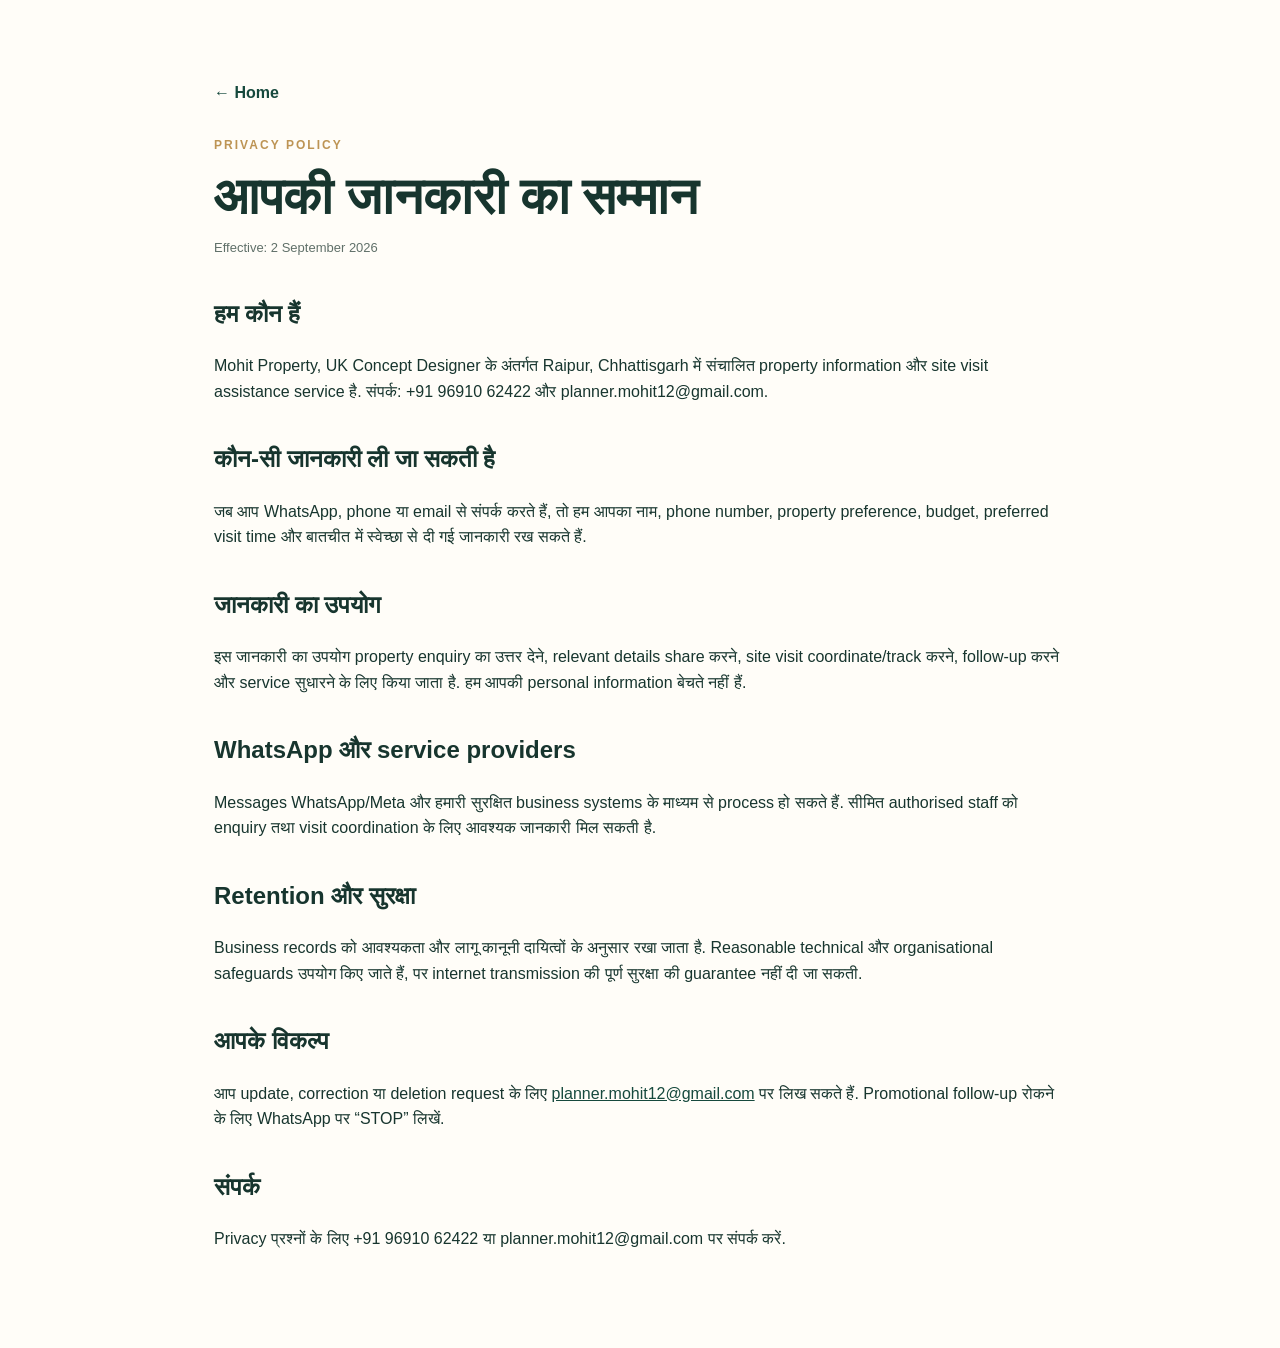
==== privacy.html @ 47e1366f "Add public property information site" ====
<!doctype html><html lang="hi"><head><meta charset="utf-8"><meta name="viewport" content="width=device-width,initial-scale=1"><title>Privacy Policy | Mohit Property</title><link rel="stylesheet" href="styles.css"></head><body><main class="legal"><a class="back" href="index.html">← Home</a><p class="eyebrow">PRIVACY POLICY</p><h1>आपकी जानकारी का सम्मान</h1><p class="updated">Effective: 2 September 2026</p><h2>हम कौन हैं</h2><p>Mohit Property, UK Concept Designer के अंतर्गत Raipur, Chhattisgarh में संचालित property information और site visit assistance service है. संपर्क: +91 96910 62422 और planner.mohit12@gmail.com.</p><h2>कौन-सी जानकारी ली जा सकती है</h2><p>जब आप WhatsApp, phone या email से संपर्क करते हैं, तो हम आपका नाम, phone number, property preference, budget, preferred visit time और बातचीत में स्वेच्छा से दी गई जानकारी रख सकते हैं.</p><h2>जानकारी का उपयोग</h2><p>इस जानकारी का उपयोग property enquiry का उत्तर देने, relevant details share करने, site visit coordinate/track करने, follow-up करने और service सुधारने के लिए किया जाता है. हम आपकी personal information बेचते नहीं हैं.</p><h2>WhatsApp और service providers</h2><p>Messages WhatsApp/Meta और हमारी सुरक्षित business systems के माध्यम से process हो सकते हैं. सीमित authorised staff को enquiry तथा visit coordination के लिए आवश्यक जानकारी मिल सकती है.</p><h2>Retention और सुरक्षा</h2><p>Business records को आवश्यकता और लागू कानूनी दायित्वों के अनुसार रखा जाता है. Reasonable technical और organisational safeguards उपयोग किए जाते हैं, पर internet transmission की पूर्ण सुरक्षा की guarantee नहीं दी जा सकती.</p><h2>आपके विकल्प</h2><p>आप update, correction या deletion request के लिए <a href="mailto:planner.mohit12@gmail.com">planner.mohit12@gmail.com</a> पर लिख सकते हैं. Promotional follow-up रोकने के लिए WhatsApp पर “STOP” लिखें.</p><h2>संपर्क</h2><p>Privacy प्रश्नों के लिए +91 96910 62422 या planner.mohit12@gmail.com पर संपर्क करें.</p></main></body></html>
---- styles.css ----
:root{--ink:#17352e;--forest:#16493d;--deep:#0c2f28;--cream:#f7f3e8;--paper:#fffdf8;--gold:#bd9454;--muted:#607069;--line:#dcd8ca}*{box-sizing:border-box}html{scroll-behavior:smooth}body{margin:0;background:var(--paper);color:var(--ink);font-family:Manrope,Arial,sans-serif;line-height:1.6}.topbar{position:sticky;top:0;z-index:10;display:flex;align-items:center;justify-content:space-between;padding:16px clamp(20px,5vw,72px);background:rgba(255,253,248,.94);border-bottom:1px solid var(--line);backdrop-filter:blur(12px)}.brand{display:flex;align-items:center;gap:12px;color:var(--ink);text-decoration:none;font-weight:800;line-height:1.15}.brand small{display:block;margin-top:4px;color:var(--muted);font-size:11px;font-weight:600;letter-spacing:.08em;text-transform:uppercase}.brand-mark{display:grid;place-items:center;width:42px;height:42px;border-radius:50%;background:var(--forest);color:white;font-family:"Playfair Display",serif}.topbar nav{display:flex;align-items:center;gap:26px}.topbar nav a{color:var(--ink);font-size:14px;font-weight:700;text-decoration:none}.topbar .nav-cta{padding:9px 15px;border-radius:999px;background:var(--forest);color:white}.hero{display:grid;grid-template-columns:minmax(0,1.45fr) minmax(270px,.55fr);gap:clamp(35px,7vw,110px);align-items:center;min-height:680px;padding:90px clamp(20px,7vw,110px);background:radial-gradient(circle at 85% 20%,#e8dfc8 0,transparent 32%),var(--cream)}.eyebrow{margin:0 0 13px;color:var(--gold);font-size:12px;font-weight:800;letter-spacing:.17em}.hero h1{max-width:850px;margin:0;font-family:"Playfair Display",Georgia,serif;font-size:clamp(43px,6vw,79px);line-height:1.03;letter-spacing:-.035em}.hero h1 em{color:var(--forest);font-style:normal}.lead{max-width:720px;margin:28px 0;color:#42564f;font-size:clamp(17px,2vw,21px)}.actions,.card-actions,.contact-links{display:flex;flex-wrap:wrap;gap:13px}.btn{display:inline-block;padding:13px 20px;border:1px solid var(--forest);border-radius:7px;font-size:14px;font-weight:800;text-decoration:none}.btn.primary{background:var(--forest);color:white}.btn.secondary{color:var(--forest)}.btn.light{margin-top:24px;border-color:white;background:white;color:var(--deep)}.fineprint{max-width:700px;margin-top:18px;color:var(--muted);font-size:12px}.hero-card{overflow:hidden;border-radius:4px;background:var(--deep);box-shadow:20px 24px 0 rgba(189,148,84,.18);color:white}.hero-card div{padding:26px 28px;border-bottom:1px solid rgba(255,255,255,.12)}.hero-card div:last-child{border:0}.hero-card strong{display:block;font-family:"Playfair Display",serif;font-size:32px}.hero-card span{color:#c9d5d0;font-size:13px}.properties,.process,.about{padding:100px clamp(20px,7vw,110px)}.section-head{margin-bottom:45px}.section-head h2,.about h2,.contact h2,.legal h1{margin:0;font-family:"Playfair Display",serif;font-size:clamp(34px,4vw,54px);line-height:1.12}.property-card{display:grid;grid-template-columns:110px 1fr;margin-bottom:24px;border:1px solid var(--line);background:white}.property-index{padding:30px;border-right:1px solid var(--line);color:var(--gold);font-family:"Playfair Display",serif;font-size:36px}.property-content{padding:38px}.property-content .location{margin:0 0 8px;color:var(--gold);font-size:11px;font-weight:800;letter-spacing:.13em}.property-content h3{margin:0;font-family:"Playfair Display",serif;font-size:34px}.property-content ul{display:grid;grid-template-columns:repeat(2,minmax(0,1fr));gap:9px 30px;margin:24px 0;padding-left:20px}.card-actions{padding-top:20px;border-top:1px solid var(--line)}.card-actions a{color:var(--forest);font-size:13px;font-weight:800}.accent{border-top:4px solid var(--gold)}.process{background:var(--forest);color:white}.process .section-head h2{color:white}.steps{display:grid;grid-template-columns:repeat(3,1fr);gap:25px}.steps div{padding:30px;border:1px solid rgba(255,255,255,.2)}.steps span{display:grid;place-items:center;width:35px;height:35px;border-radius:50%;background:var(--gold);font-weight:800}.steps h3{margin:20px 0 5px}.steps p{margin:0;color:#d9e2df}.about{display:grid;grid-template-columns:1fr 1fr;gap:80px}.about>div:last-child{color:#485b55;font-size:17px}.contact{padding:80px clamp(20px,7vw,110px);background:var(--deep);color:white}.contact h2{max-width:780px}.contact-links{margin-top:26px}.contact-links a{color:white;font-size:18px;font-weight:700}footer{display:grid;grid-template-columns:1fr auto;gap:18px;padding:36px clamp(20px,7vw,110px);background:#08231e;color:#d7e0dd;font-size:12px}footer strong,footer span{display:block}.footer-links{display:flex;gap:18px}.footer-links a{color:white}footer p{grid-column:1/-1;margin:0;color:#91a49d}.legal{max-width:900px;margin:0 auto;padding:80px 24px}.legal h2{margin-top:36px}.legal a{color:var(--forest)}.legal .back{display:inline-block;margin-bottom:30px;font-weight:800;text-decoration:none}.legal .updated{color:var(--muted);font-size:13px}@media(max-width:760px){.topbar nav>a:not(.nav-cta){display:none}.hero{grid-template-columns:1fr;min-height:auto;padding-top:70px}.hero-card{box-shadow:10px 12px 0 rgba(189,148,84,.18)}.property-card{grid-template-columns:1fr}.property-index{padding:16px 24px;border-right:0;border-bottom:1px solid var(--line);font-size:25px}.property-content{padding:25px}.property-content ul,.steps,.about{grid-template-columns:1fr}.about{gap:20px}footer{grid-template-columns:1fr}.footer-links{flex-wrap:wrap}}
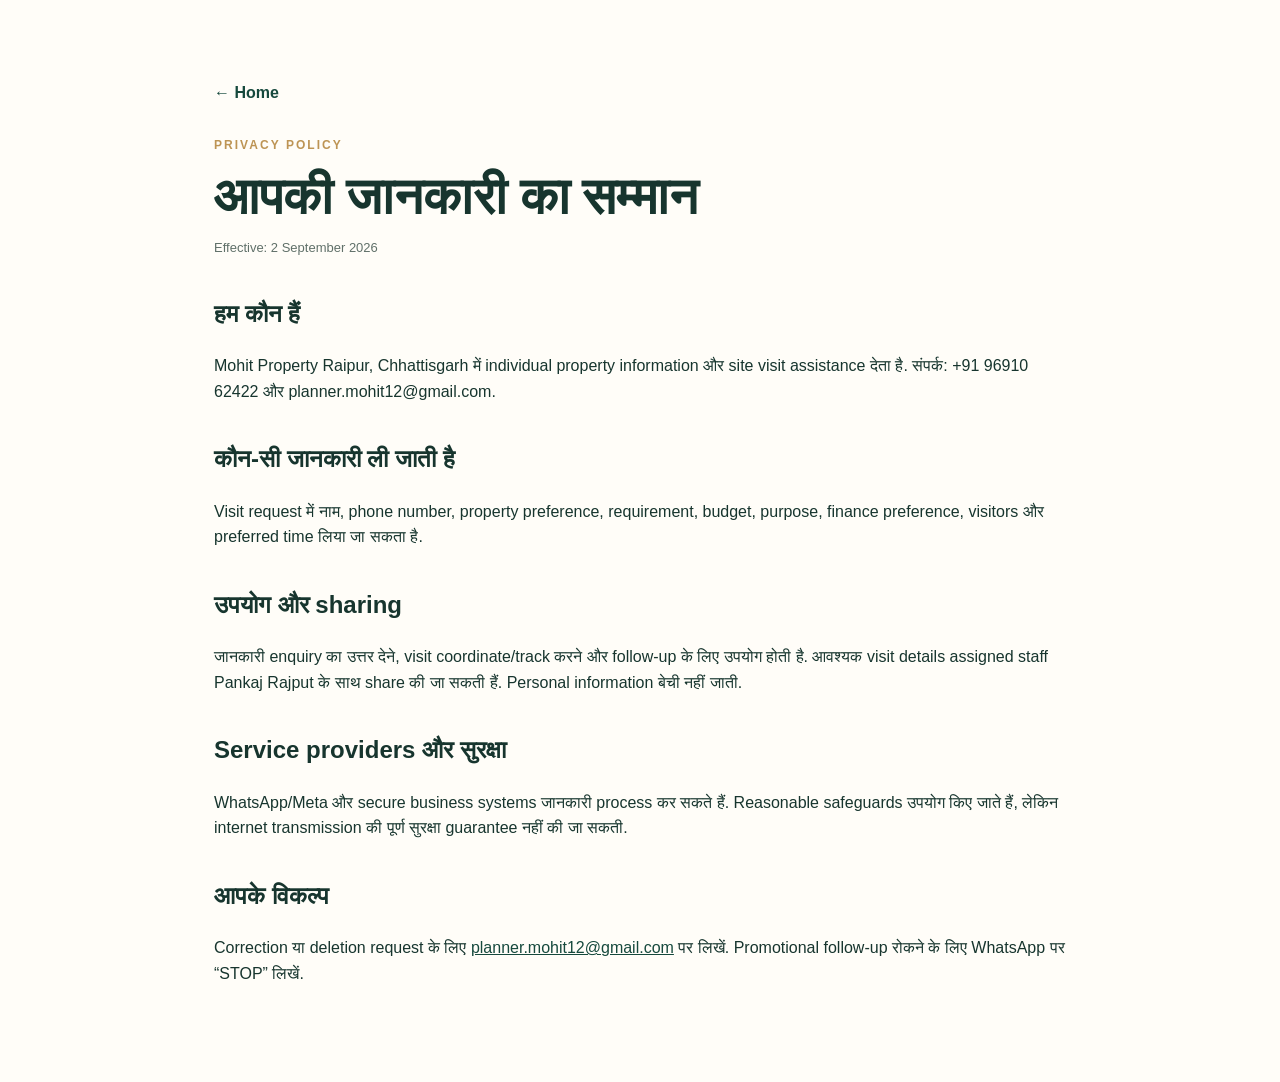
==== commit ddf9de71: "Add professional visit request experience" ====
--- a/privacy.html
+++ b/privacy.html
@@ -1 +1 @@
-<!doctype html><html lang="hi"><head><meta charset="utf-8"><meta name="viewport" content="width=device-width,initial-scale=1"><title>Privacy Policy | Mohit Property</title><link rel="stylesheet" href="styles.css"></head><body><main class="legal"><a class="back" href="index.html">← Home</a><p class="eyebrow">PRIVACY POLICY</p><h1>आपकी जानकारी का सम्मान</h1><p class="updated">Effective: 2 September 2026</p><h2>हम कौन हैं</h2><p>Mohit Property, UK Concept Designer के अंतर्गत Raipur, Chhattisgarh में संचालित property information और site visit assistance service है. संपर्क: +91 96910 62422 और planner.mohit12@gmail.com.</p><h2>कौन-सी जानकारी ली जा सकती है</h2><p>जब आप WhatsApp, phone या email से संपर्क करते हैं, तो हम आपका नाम, phone number, property preference, budget, preferred visit time और बातचीत में स्वेच्छा से दी गई जानकारी रख सकते हैं.</p><h2>जानकारी का उपयोग</h2><p>इस जानकारी का उपयोग property enquiry का उत्तर देने, relevant details share करने, site visit coordinate/track करने, follow-up करने और service सुधारने के लिए किया जाता है. हम आपकी personal information बेचते नहीं हैं.</p><h2>WhatsApp और service providers</h2><p>Messages WhatsApp/Meta और हमारी सुरक्षित business systems के माध्यम से process हो सकते हैं. सीमित authorised staff को enquiry तथा visit coordination के लिए आवश्यक जानकारी मिल सकती है.</p><h2>Retention और सुरक्षा</h2><p>Business records को आवश्यकता और लागू कानूनी दायित्वों के अनुसार रखा जाता है. Reasonable technical और organisational safeguards उपयोग किए जाते हैं, पर internet transmission की पूर्ण सुरक्षा की guarantee नहीं दी जा सकती.</p><h2>आपके विकल्प</h2><p>आप update, correction या deletion request के लिए <a href="mailto:planner.mohit12@gmail.com">planner.mohit12@gmail.com</a> पर लिख सकते हैं. Promotional follow-up रोकने के लिए WhatsApp पर “STOP” लिखें.</p><h2>संपर्क</h2><p>Privacy प्रश्नों के लिए +91 96910 62422 या planner.mohit12@gmail.com पर संपर्क करें.</p></main></body></html>
+<!doctype html><html lang="hi"><head><meta charset="utf-8"><meta name="viewport" content="width=device-width,initial-scale=1"><title>Privacy | Mohit Property</title><link rel="stylesheet" href="styles.css"></head><body><main class="legal"><a class="back" href="index.html">← Home</a><p class="eyebrow">PRIVACY POLICY</p><h1>आपकी जानकारी का सम्मान</h1><p class="updated">Effective: 2 September 2026</p><h2>हम कौन हैं</h2><p>Mohit Property Raipur, Chhattisgarh में individual property information और site visit assistance देता है. संपर्क: +91 96910 62422 और planner.mohit12@gmail.com.</p><h2>कौन-सी जानकारी ली जाती है</h2><p>Visit request में नाम, phone number, property preference, requirement, budget, purpose, finance preference, visitors और preferred time लिया जा सकता है.</p><h2>उपयोग और sharing</h2><p>जानकारी enquiry का उत्तर देने, visit coordinate/track करने और follow-up के लिए उपयोग होती है. आवश्यक visit details assigned staff Pankaj Rajput के साथ share की जा सकती हैं. Personal information बेची नहीं जाती.</p><h2>Service providers और सुरक्षा</h2><p>WhatsApp/Meta और secure business systems जानकारी process कर सकते हैं. Reasonable safeguards उपयोग किए जाते हैं, लेकिन internet transmission की पूर्ण सुरक्षा guarantee नहीं की जा सकती.</p><h2>आपके विकल्प</h2><p>Correction या deletion request के लिए <a href="mailto:planner.mohit12@gmail.com">planner.mohit12@gmail.com</a> पर लिखें. Promotional follow-up रोकने के लिए WhatsApp पर “STOP” लिखें.</p></main></body></html>
--- a/styles.css
+++ b/styles.css
@@ -1 +1,10 @@
-:root{--ink:#17352e;--forest:#16493d;--deep:#0c2f28;--cream:#f7f3e8;--paper:#fffdf8;--gold:#bd9454;--muted:#607069;--line:#dcd8ca}*{box-sizing:border-box}html{scroll-behavior:smooth}body{margin:0;background:var(--paper);color:var(--ink);font-family:Manrope,Arial,sans-serif;line-height:1.6}.topbar{position:sticky;top:0;z-index:10;display:flex;align-items:center;justify-content:space-between;padding:16px clamp(20px,5vw,72px);background:rgba(255,253,248,.94);border-bottom:1px solid var(--line);backdrop-filter:blur(12px)}.brand{display:flex;align-items:center;gap:12px;color:var(--ink);text-decoration:none;font-weight:800;line-height:1.15}.brand small{display:block;margin-top:4px;color:var(--muted);font-size:11px;font-weight:600;letter-spacing:.08em;text-transform:uppercase}.brand-mark{display:grid;place-items:center;width:42px;height:42px;border-radius:50%;background:var(--forest);color:white;font-family:"Playfair Display",serif}.topbar nav{display:flex;align-items:center;gap:26px}.topbar nav a{color:var(--ink);font-size:14px;font-weight:700;text-decoration:none}.topbar .nav-cta{padding:9px 15px;border-radius:999px;background:var(--forest);color:white}.hero{display:grid;grid-template-columns:minmax(0,1.45fr) minmax(270px,.55fr);gap:clamp(35px,7vw,110px);align-items:center;min-height:680px;padding:90px clamp(20px,7vw,110px);background:radial-gradient(circle at 85% 20%,#e8dfc8 0,transparent 32%),var(--cream)}.eyebrow{margin:0 0 13px;color:var(--gold);font-size:12px;font-weight:800;letter-spacing:.17em}.hero h1{max-width:850px;margin:0;font-family:"Playfair Display",Georgia,serif;font-size:clamp(43px,6vw,79px);line-height:1.03;letter-spacing:-.035em}.hero h1 em{color:var(--forest);font-style:normal}.lead{max-width:720px;margin:28px 0;color:#42564f;font-size:clamp(17px,2vw,21px)}.actions,.card-actions,.contact-links{display:flex;flex-wrap:wrap;gap:13px}.btn{display:inline-block;padding:13px 20px;border:1px solid var(--forest);border-radius:7px;font-size:14px;font-weight:800;text-decoration:none}.btn.primary{background:var(--forest);color:white}.btn.secondary{color:var(--forest)}.btn.light{margin-top:24px;border-color:white;background:white;color:var(--deep)}.fineprint{max-width:700px;margin-top:18px;color:var(--muted);font-size:12px}.hero-card{overflow:hidden;border-radius:4px;background:var(--deep);box-shadow:20px 24px 0 rgba(189,148,84,.18);color:white}.hero-card div{padding:26px 28px;border-bottom:1px solid rgba(255,255,255,.12)}.hero-card div:last-child{border:0}.hero-card strong{display:block;font-family:"Playfair Display",serif;font-size:32px}.hero-card span{color:#c9d5d0;font-size:13px}.properties,.process,.about{padding:100px clamp(20px,7vw,110px)}.section-head{margin-bottom:45px}.section-head h2,.about h2,.contact h2,.legal h1{margin:0;font-family:"Playfair Display",serif;font-size:clamp(34px,4vw,54px);line-height:1.12}.property-card{display:grid;grid-template-columns:110px 1fr;margin-bottom:24px;border:1px solid var(--line);background:white}.property-index{padding:30px;border-right:1px solid var(--line);color:var(--gold);font-family:"Playfair Display",serif;font-size:36px}.property-content{padding:38px}.property-content .location{margin:0 0 8px;color:var(--gold);font-size:11px;font-weight:800;letter-spacing:.13em}.property-content h3{margin:0;font-family:"Playfair Display",serif;font-size:34px}.property-content ul{display:grid;grid-template-columns:repeat(2,minmax(0,1fr));gap:9px 30px;margin:24px 0;padding-left:20px}.card-actions{padding-top:20px;border-top:1px solid var(--line)}.card-actions a{color:var(--forest);font-size:13px;font-weight:800}.accent{border-top:4px solid var(--gold)}.process{background:var(--forest);color:white}.process .section-head h2{color:white}.steps{display:grid;grid-template-columns:repeat(3,1fr);gap:25px}.steps div{padding:30px;border:1px solid rgba(255,255,255,.2)}.steps span{display:grid;place-items:center;width:35px;height:35px;border-radius:50%;background:var(--gold);font-weight:800}.steps h3{margin:20px 0 5px}.steps p{margin:0;color:#d9e2df}.about{display:grid;grid-template-columns:1fr 1fr;gap:80px}.about>div:last-child{color:#485b55;font-size:17px}.contact{padding:80px clamp(20px,7vw,110px);background:var(--deep);color:white}.contact h2{max-width:780px}.contact-links{margin-top:26px}.contact-links a{color:white;font-size:18px;font-weight:700}footer{display:grid;grid-template-columns:1fr auto;gap:18px;padding:36px clamp(20px,7vw,110px);background:#08231e;color:#d7e0dd;font-size:12px}footer strong,footer span{display:block}.footer-links{display:flex;gap:18px}.footer-links a{color:white}footer p{grid-column:1/-1;margin:0;color:#91a49d}.legal{max-width:900px;margin:0 auto;padding:80px 24px}.legal h2{margin-top:36px}.legal a{color:var(--forest)}.legal .back{display:inline-block;margin-bottom:30px;font-weight:800;text-decoration:none}.legal .updated{color:var(--muted);font-size:13px}@media(max-width:760px){.topbar nav>a:not(.nav-cta){display:none}.hero{grid-template-columns:1fr;min-height:auto;padding-top:70px}.hero-card{box-shadow:10px 12px 0 rgba(189,148,84,.18)}.property-card{grid-template-columns:1fr}.property-index{padding:16px 24px;border-right:0;border-bottom:1px solid var(--line);font-size:25px}.property-content{padding:25px}.property-content ul,.steps,.about{grid-template-columns:1fr}.about{gap:20px}footer{grid-template-columns:1fr}.footer-links{flex-wrap:wrap}}
+:root{--ink:#17352e;--forest:#16493d;--deep:#0c2f28;--cream:#f7f3e8;--paper:#fffdf8;--gold:#bd9454;--muted:#607069;--line:#dcd8ca}
+*{box-sizing:border-box}html{scroll-behavior:smooth}body{margin:0;background:var(--paper);color:var(--ink);font-family:Manrope,Arial,sans-serif;line-height:1.6}
+.topbar{position:sticky;top:0;z-index:10;display:flex;align-items:center;justify-content:space-between;padding:16px clamp(20px,5vw,72px);background:rgba(255,253,248,.94);border-bottom:1px solid var(--line);backdrop-filter:blur(12px)}
+.brand{display:flex;align-items:center;gap:12px;color:var(--ink);text-decoration:none;font-weight:800;line-height:1.15}.brand small{display:block;margin-top:4px;color:var(--muted);font-size:11px;font-weight:600;letter-spacing:.08em;text-transform:uppercase}.brand-mark{display:grid;place-items:center;width:42px;height:42px;border-radius:50%;background:var(--forest);color:white;font-family:"Playfair Display",serif}.topbar nav{display:flex;align-items:center;gap:26px}.topbar nav a{color:var(--ink);font-size:14px;font-weight:700;text-decoration:none}.topbar .nav-cta{padding:9px 15px;border-radius:999px;background:var(--forest);color:white}
+.hero{display:grid;grid-template-columns:minmax(0,1.45fr) minmax(270px,.55fr);gap:clamp(35px,7vw,110px);align-items:center;min-height:680px;padding:90px clamp(20px,7vw,110px);background:radial-gradient(circle at 85% 20%,#e8dfc8 0,transparent 32%),var(--cream)}.eyebrow{margin:0 0 13px;color:var(--gold);font-size:12px;font-weight:800;letter-spacing:.17em}.hero h1{max-width:850px;margin:0;font-family:"Playfair Display",Georgia,serif;font-size:clamp(43px,6vw,79px);line-height:1.03;letter-spacing:-.035em}.hero h1 em{color:var(--forest);font-style:normal}.lead{max-width:720px;margin:28px 0;color:#42564f;font-size:clamp(17px,2vw,21px)}.actions,.card-actions{display:flex;flex-wrap:wrap;gap:13px}.btn{display:inline-block;padding:13px 20px;border:1px solid var(--forest);border-radius:7px;font-size:14px;font-weight:800;text-decoration:none}.btn.primary{background:var(--forest);color:white}.btn.secondary{color:var(--forest)}.fineprint{max-width:700px;margin-top:18px;color:var(--muted);font-size:12px}.hero-card{overflow:hidden;border-radius:4px;background:var(--deep);box-shadow:20px 24px 0 rgba(189,148,84,.18);color:white}.hero-card div{padding:26px 28px;border-bottom:1px solid rgba(255,255,255,.12)}.hero-card div:last-child{border:0}.hero-card strong{display:block;font-family:"Playfair Display",serif;font-size:32px}.hero-card span{color:#c9d5d0;font-size:13px}
+.properties,.process,.visit-section{padding:100px clamp(20px,7vw,110px)}.section-head{margin-bottom:45px}.section-head h2,.visit-intro h2,.legal h1{margin:0;font-family:"Playfair Display",serif;font-size:clamp(34px,4vw,54px);line-height:1.12}.property-card{display:grid;grid-template-columns:110px 1fr;margin-bottom:24px;border:1px solid var(--line);background:white}.property-index{padding:30px;border-right:1px solid var(--line);color:var(--gold);font-family:"Playfair Display",serif;font-size:36px}.property-content{padding:38px}.property-content .location{margin:0 0 8px;color:var(--gold);font-size:11px;font-weight:800;letter-spacing:.13em}.property-content h3{margin:0;font-family:"Playfair Display",serif;font-size:34px}.property-content ul{display:grid;grid-template-columns:repeat(2,minmax(0,1fr));gap:9px 30px;margin:24px 0;padding-left:20px}.card-actions{padding-top:20px;border-top:1px solid var(--line)}.card-actions a{color:var(--forest);font-size:13px;font-weight:800}.accent{border-top:4px solid var(--gold)}
+.process{background:var(--forest);color:white}.process .section-head h2{color:white}.steps{display:grid;grid-template-columns:repeat(3,1fr);gap:25px}.steps div{padding:30px;border:1px solid rgba(255,255,255,.2)}.steps span{display:grid;place-items:center;width:35px;height:35px;border-radius:50%;background:var(--gold);font-weight:800}.steps h3{margin:20px 0 5px}.steps p{margin:0;color:#d9e2df}
+.visit-section{display:grid;grid-template-columns:.75fr 1.25fr;gap:70px;background:#f2eee2}.visit-intro>p:not(.eyebrow){color:var(--muted)}.hours{display:grid;gap:4px;margin-top:28px;padding:22px;border-left:4px solid var(--gold);background:white}.hours b{font-size:12px;text-transform:uppercase;letter-spacing:.1em}.hours strong{font-size:22px}.hours small{color:var(--muted)}.visit-form{display:grid;grid-template-columns:1fr 1fr;gap:17px;padding:32px;background:white;border:1px solid var(--line);box-shadow:0 20px 60px rgba(12,47,40,.08)}.visit-form label{display:grid;gap:7px;color:var(--ink);font-size:12px;font-weight:800}.visit-form input,.visit-form select{width:100%;padding:12px;border:1px solid #cfcbbf;border-radius:6px;background:white;color:var(--ink);font:inherit}.visit-form button,.visit-form .form-note,.visit-form .form-status{grid-column:1/-1}.visit-form button{cursor:pointer}.visit-form button:disabled{opacity:.65}.form-note{margin:0;color:var(--muted);font-size:11px}.form-status{display:none;padding:13px;font-size:13px}.form-status.success,.form-status.error{display:block}.form-status.success{background:#e5f3e9;color:#15522f}.form-status.error{background:#fff0ed;color:#8a2d20}.trap{position:absolute!important;left:-9999px!important}
+footer{display:grid;grid-template-columns:1fr auto;gap:18px;padding:36px clamp(20px,7vw,110px);background:#08231e;color:#d7e0dd;font-size:12px}footer strong,footer span{display:block}.footer-links{display:flex;gap:18px}.footer-links a{color:white}footer p{grid-column:1/-1;margin:0;color:#91a49d}.legal{max-width:900px;margin:0 auto;padding:80px 24px}.legal h2{margin-top:36px}.legal a{color:var(--forest)}.legal .back{display:inline-block;margin-bottom:30px;font-weight:800;text-decoration:none}.legal .updated{color:var(--muted);font-size:13px}
+@media(max-width:760px){.topbar nav>a:not(.nav-cta){display:none}.hero{grid-template-columns:1fr;min-height:auto;padding-top:70px}.hero-card{box-shadow:10px 12px 0 rgba(189,148,84,.18)}.property-card{grid-template-columns:1fr}.property-index{padding:16px 24px;border-right:0;border-bottom:1px solid var(--line);font-size:25px}.property-content{padding:25px}.property-content ul,.steps,.visit-section{grid-template-columns:1fr}.visit-section{gap:28px}.visit-form{grid-template-columns:1fr;padding:22px}footer{grid-template-columns:1fr}.footer-links{flex-wrap:wrap}}
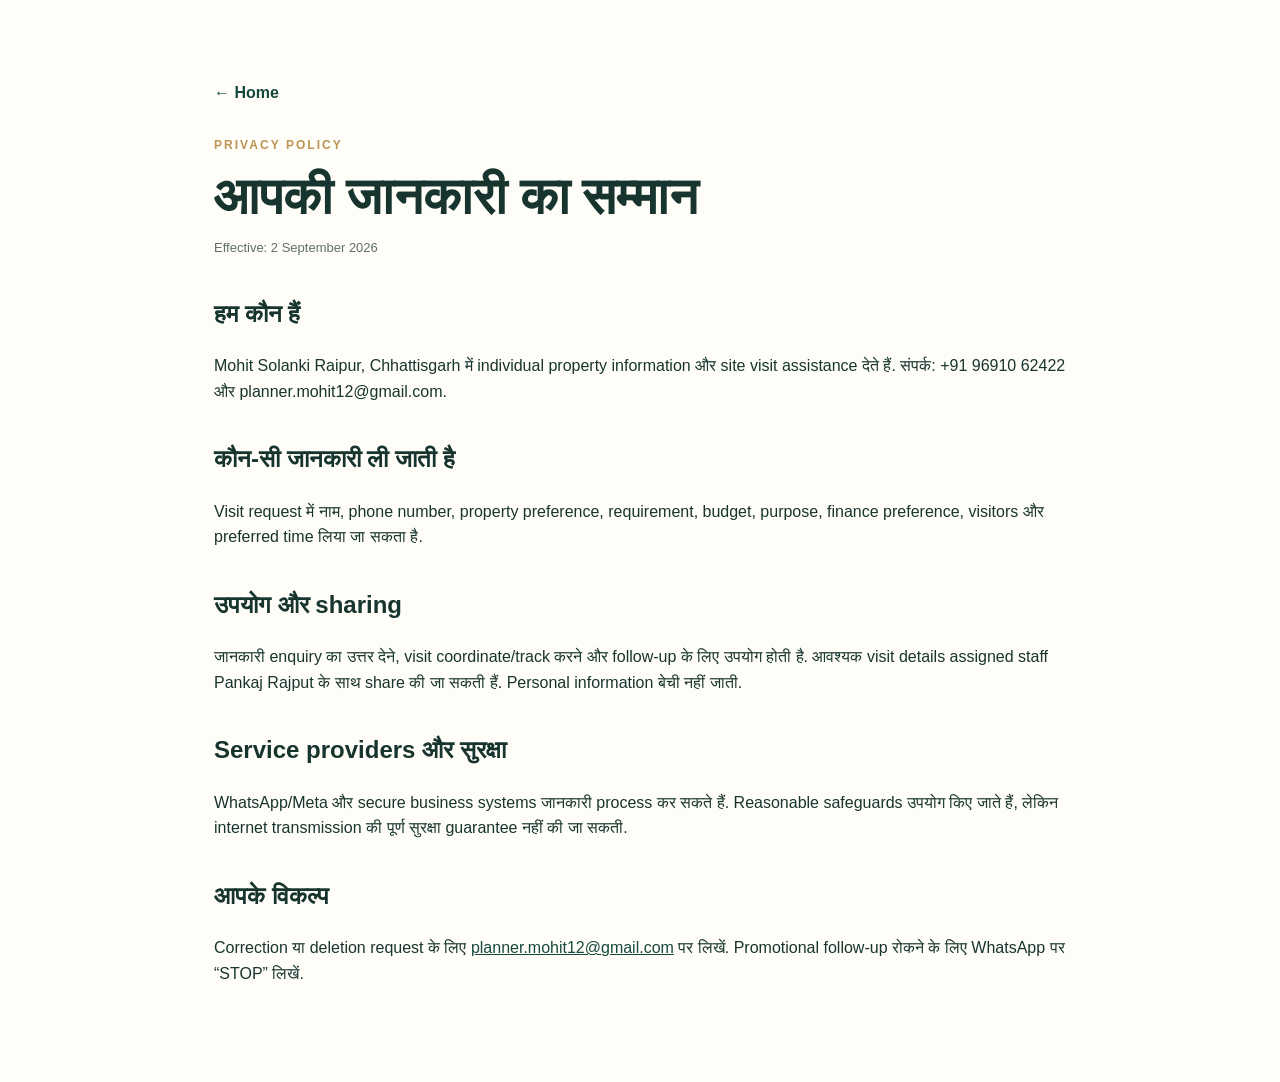
==== commit 907b03de: "Replace property brand with Mohit Solanki" ====
--- a/privacy.html
+++ b/privacy.html
@@ -1 +1,5 @@
-<!doctype html><html lang="hi"><head><meta charset="utf-8"><meta name="viewport" content="width=device-width,initial-scale=1"><title>Privacy | Mohit Property</title><link rel="stylesheet" href="styles.css"></head><body><main class="legal"><a class="back" href="index.html">← Home</a><p class="eyebrow">PRIVACY POLICY</p><h1>आपकी जानकारी का सम्मान</h1><p class="updated">Effective: 2 September 2026</p><h2>हम कौन हैं</h2><p>Mohit Property Raipur, Chhattisgarh में individual property information और site visit assistance देता है. संपर्क: +91 96910 62422 और planner.mohit12@gmail.com.</p><h2>कौन-सी जानकारी ली जाती है</h2><p>Visit request में नाम, phone number, property preference, requirement, budget, purpose, finance preference, visitors और preferred time लिया जा सकता है.</p><h2>उपयोग और sharing</h2><p>जानकारी enquiry का उत्तर देने, visit coordinate/track करने और follow-up के लिए उपयोग होती है. आवश्यक visit details assigned staff Pankaj Rajput के साथ share की जा सकती हैं. Personal information बेची नहीं जाती.</p><h2>Service providers और सुरक्षा</h2><p>WhatsApp/Meta और secure business systems जानकारी process कर सकते हैं. Reasonable safeguards उपयोग किए जाते हैं, लेकिन internet transmission की पूर्ण सुरक्षा guarantee नहीं की जा सकती.</p><h2>आपके विकल्प</h2><p>Correction या deletion request के लिए <a href="mailto:planner.mohit12@gmail.com">planner.mohit12@gmail.com</a> पर लिखें. Promotional follow-up रोकने के लिए WhatsApp पर “STOP” लिखें.</p></main></body></html>
+<!doctype html>
+<html lang="hi">
+<head><meta charset="utf-8"><meta name="viewport" content="width=device-width,initial-scale=1"><title>Privacy | Mohit Solanki</title><link rel="stylesheet" href="styles.css"></head>
+<body><main class="legal"><a class="back" href="index.html">← Home</a><p class="eyebrow">PRIVACY POLICY</p><h1>आपकी जानकारी का सम्मान</h1><p class="updated">Effective: 2 September 2026</p><h2>हम कौन हैं</h2><p>Mohit Solanki Raipur, Chhattisgarh में individual property information और site visit assistance देते हैं. संपर्क: +91 96910 62422 और planner.mohit12@gmail.com.</p><h2>कौन-सी जानकारी ली जाती है</h2><p>Visit request में नाम, phone number, property preference, requirement, budget, purpose, finance preference, visitors और preferred time लिया जा सकता है.</p><h2>उपयोग और sharing</h2><p>जानकारी enquiry का उत्तर देने, visit coordinate/track करने और follow-up के लिए उपयोग होती है. आवश्यक visit details assigned staff Pankaj Rajput के साथ share की जा सकती हैं. Personal information बेची नहीं जाती.</p><h2>Service providers और सुरक्षा</h2><p>WhatsApp/Meta और secure business systems जानकारी process कर सकते हैं. Reasonable safeguards उपयोग किए जाते हैं, लेकिन internet transmission की पूर्ण सुरक्षा guarantee नहीं की जा सकती.</p><h2>आपके विकल्प</h2><p>Correction या deletion request के लिए <a href="mailto:planner.mohit12@gmail.com">planner.mohit12@gmail.com</a> पर लिखें. Promotional follow-up रोकने के लिए WhatsApp पर “STOP” लिखें.</p></main></body>
+</html>
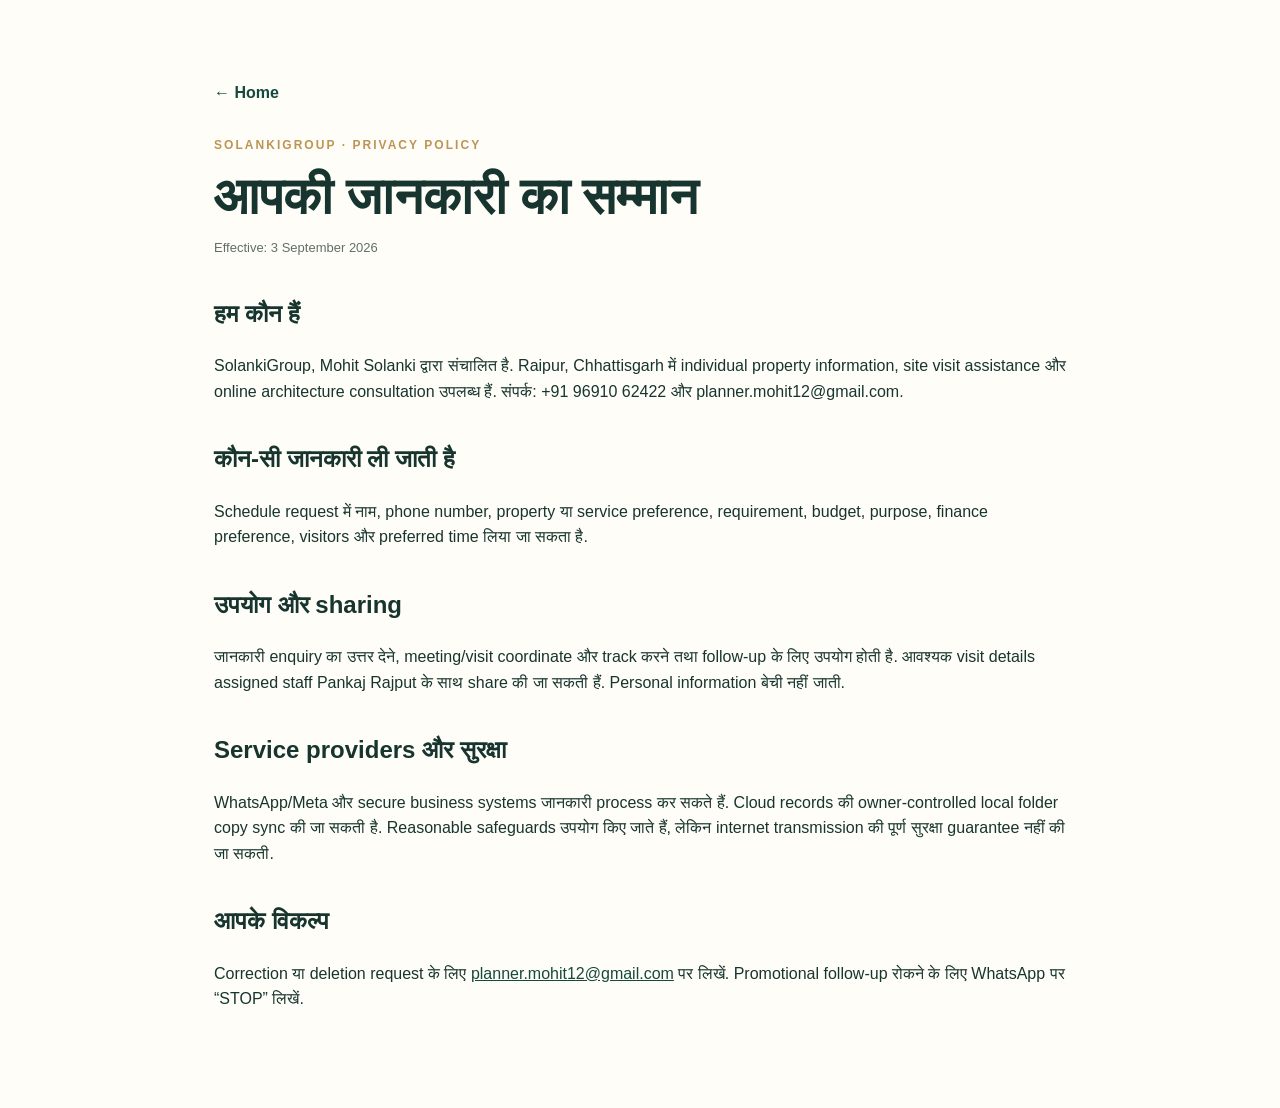
==== commit b732b7a9: "Rebrand client portal as SolankiGroup" ====
--- a/privacy.html
+++ b/privacy.html
@@ -1,5 +1,5 @@
 <!doctype html>
 <html lang="hi">
-<head><meta charset="utf-8"><meta name="viewport" content="width=device-width,initial-scale=1"><title>Privacy | Mohit Solanki</title><link rel="stylesheet" href="styles.css"></head>
-<body><main class="legal"><a class="back" href="index.html">← Home</a><p class="eyebrow">PRIVACY POLICY</p><h1>आपकी जानकारी का सम्मान</h1><p class="updated">Effective: 2 September 2026</p><h2>हम कौन हैं</h2><p>Mohit Solanki Raipur, Chhattisgarh में individual property information और site visit assistance देते हैं. संपर्क: +91 96910 62422 और planner.mohit12@gmail.com.</p><h2>कौन-सी जानकारी ली जाती है</h2><p>Visit request में नाम, phone number, property preference, requirement, budget, purpose, finance preference, visitors और preferred time लिया जा सकता है.</p><h2>उपयोग और sharing</h2><p>जानकारी enquiry का उत्तर देने, visit coordinate/track करने और follow-up के लिए उपयोग होती है. आवश्यक visit details assigned staff Pankaj Rajput के साथ share की जा सकती हैं. Personal information बेची नहीं जाती.</p><h2>Service providers और सुरक्षा</h2><p>WhatsApp/Meta और secure business systems जानकारी process कर सकते हैं. Reasonable safeguards उपयोग किए जाते हैं, लेकिन internet transmission की पूर्ण सुरक्षा guarantee नहीं की जा सकती.</p><h2>आपके विकल्प</h2><p>Correction या deletion request के लिए <a href="mailto:planner.mohit12@gmail.com">planner.mohit12@gmail.com</a> पर लिखें. Promotional follow-up रोकने के लिए WhatsApp पर “STOP” लिखें.</p></main></body>
+<head><meta charset="utf-8"><meta name="viewport" content="width=device-width,initial-scale=1"><title>Privacy | SolankiGroup</title><link rel="stylesheet" href="styles.css"></head>
+<body><main class="legal"><a class="back" href="index.html">← Home</a><p class="eyebrow">SOLANKIGROUP · PRIVACY POLICY</p><h1>आपकी जानकारी का सम्मान</h1><p class="updated">Effective: 3 September 2026</p><h2>हम कौन हैं</h2><p>SolankiGroup, Mohit Solanki द्वारा संचालित है. Raipur, Chhattisgarh में individual property information, site visit assistance और online architecture consultation उपलब्ध हैं. संपर्क: +91 96910 62422 और planner.mohit12@gmail.com.</p><h2>कौन-सी जानकारी ली जाती है</h2><p>Schedule request में नाम, phone number, property या service preference, requirement, budget, purpose, finance preference, visitors और preferred time लिया जा सकता है.</p><h2>उपयोग और sharing</h2><p>जानकारी enquiry का उत्तर देने, meeting/visit coordinate और track करने तथा follow-up के लिए उपयोग होती है. आवश्यक visit details assigned staff Pankaj Rajput के साथ share की जा सकती हैं. Personal information बेची नहीं जाती.</p><h2>Service providers और सुरक्षा</h2><p>WhatsApp/Meta और secure business systems जानकारी process कर सकते हैं. Cloud records की owner-controlled local folder copy sync की जा सकती है. Reasonable safeguards उपयोग किए जाते हैं, लेकिन internet transmission की पूर्ण सुरक्षा guarantee नहीं की जा सकती.</p><h2>आपके विकल्प</h2><p>Correction या deletion request के लिए <a href="mailto:planner.mohit12@gmail.com">planner.mohit12@gmail.com</a> पर लिखें. Promotional follow-up रोकने के लिए WhatsApp पर “STOP” लिखें.</p></main></body>
 </html>
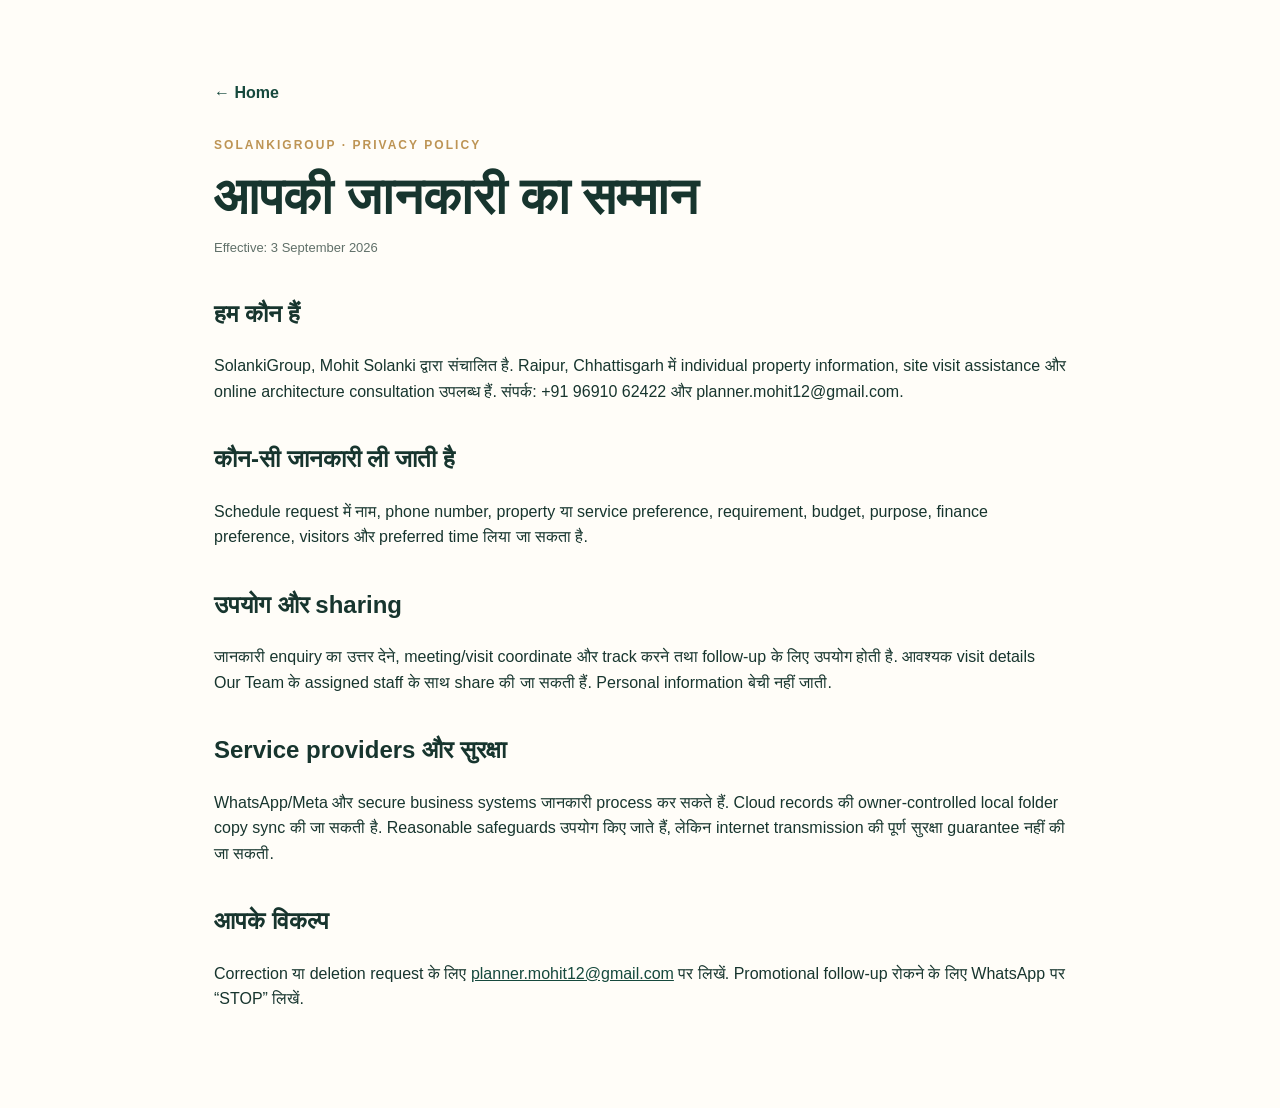
==== commit 542d26dd: "Use Our Team in client-facing schedule messages" ====
--- a/privacy.html
+++ b/privacy.html
@@ -1,5 +1,5 @@
 <!doctype html>
 <html lang="hi">
 <head><meta charset="utf-8"><meta name="viewport" content="width=device-width,initial-scale=1"><title>Privacy | SolankiGroup</title><link rel="stylesheet" href="styles.css"></head>
-<body><main class="legal"><a class="back" href="index.html">← Home</a><p class="eyebrow">SOLANKIGROUP · PRIVACY POLICY</p><h1>आपकी जानकारी का सम्मान</h1><p class="updated">Effective: 3 September 2026</p><h2>हम कौन हैं</h2><p>SolankiGroup, Mohit Solanki द्वारा संचालित है. Raipur, Chhattisgarh में individual property information, site visit assistance और online architecture consultation उपलब्ध हैं. संपर्क: +91 96910 62422 और planner.mohit12@gmail.com.</p><h2>कौन-सी जानकारी ली जाती है</h2><p>Schedule request में नाम, phone number, property या service preference, requirement, budget, purpose, finance preference, visitors और preferred time लिया जा सकता है.</p><h2>उपयोग और sharing</h2><p>जानकारी enquiry का उत्तर देने, meeting/visit coordinate और track करने तथा follow-up के लिए उपयोग होती है. आवश्यक visit details assigned staff Pankaj Rajput के साथ share की जा सकती हैं. Personal information बेची नहीं जाती.</p><h2>Service providers और सुरक्षा</h2><p>WhatsApp/Meta और secure business systems जानकारी process कर सकते हैं. Cloud records की owner-controlled local folder copy sync की जा सकती है. Reasonable safeguards उपयोग किए जाते हैं, लेकिन internet transmission की पूर्ण सुरक्षा guarantee नहीं की जा सकती.</p><h2>आपके विकल्प</h2><p>Correction या deletion request के लिए <a href="mailto:planner.mohit12@gmail.com">planner.mohit12@gmail.com</a> पर लिखें. Promotional follow-up रोकने के लिए WhatsApp पर “STOP” लिखें.</p></main></body>
+<body><main class="legal"><a class="back" href="index.html">← Home</a><p class="eyebrow">SOLANKIGROUP · PRIVACY POLICY</p><h1>आपकी जानकारी का सम्मान</h1><p class="updated">Effective: 3 September 2026</p><h2>हम कौन हैं</h2><p>SolankiGroup, Mohit Solanki द्वारा संचालित है. Raipur, Chhattisgarh में individual property information, site visit assistance और online architecture consultation उपलब्ध हैं. संपर्क: +91 96910 62422 और planner.mohit12@gmail.com.</p><h2>कौन-सी जानकारी ली जाती है</h2><p>Schedule request में नाम, phone number, property या service preference, requirement, budget, purpose, finance preference, visitors और preferred time लिया जा सकता है.</p><h2>उपयोग और sharing</h2><p>जानकारी enquiry का उत्तर देने, meeting/visit coordinate और track करने तथा follow-up के लिए उपयोग होती है. आवश्यक visit details Our Team के assigned staff के साथ share की जा सकती हैं. Personal information बेची नहीं जाती.</p><h2>Service providers और सुरक्षा</h2><p>WhatsApp/Meta और secure business systems जानकारी process कर सकते हैं. Cloud records की owner-controlled local folder copy sync की जा सकती है. Reasonable safeguards उपयोग किए जाते हैं, लेकिन internet transmission की पूर्ण सुरक्षा guarantee नहीं की जा सकती.</p><h2>आपके विकल्प</h2><p>Correction या deletion request के लिए <a href="mailto:planner.mohit12@gmail.com">planner.mohit12@gmail.com</a> पर लिखें. Promotional follow-up रोकने के लिए WhatsApp पर “STOP” लिखें.</p></main></body>
 </html>
